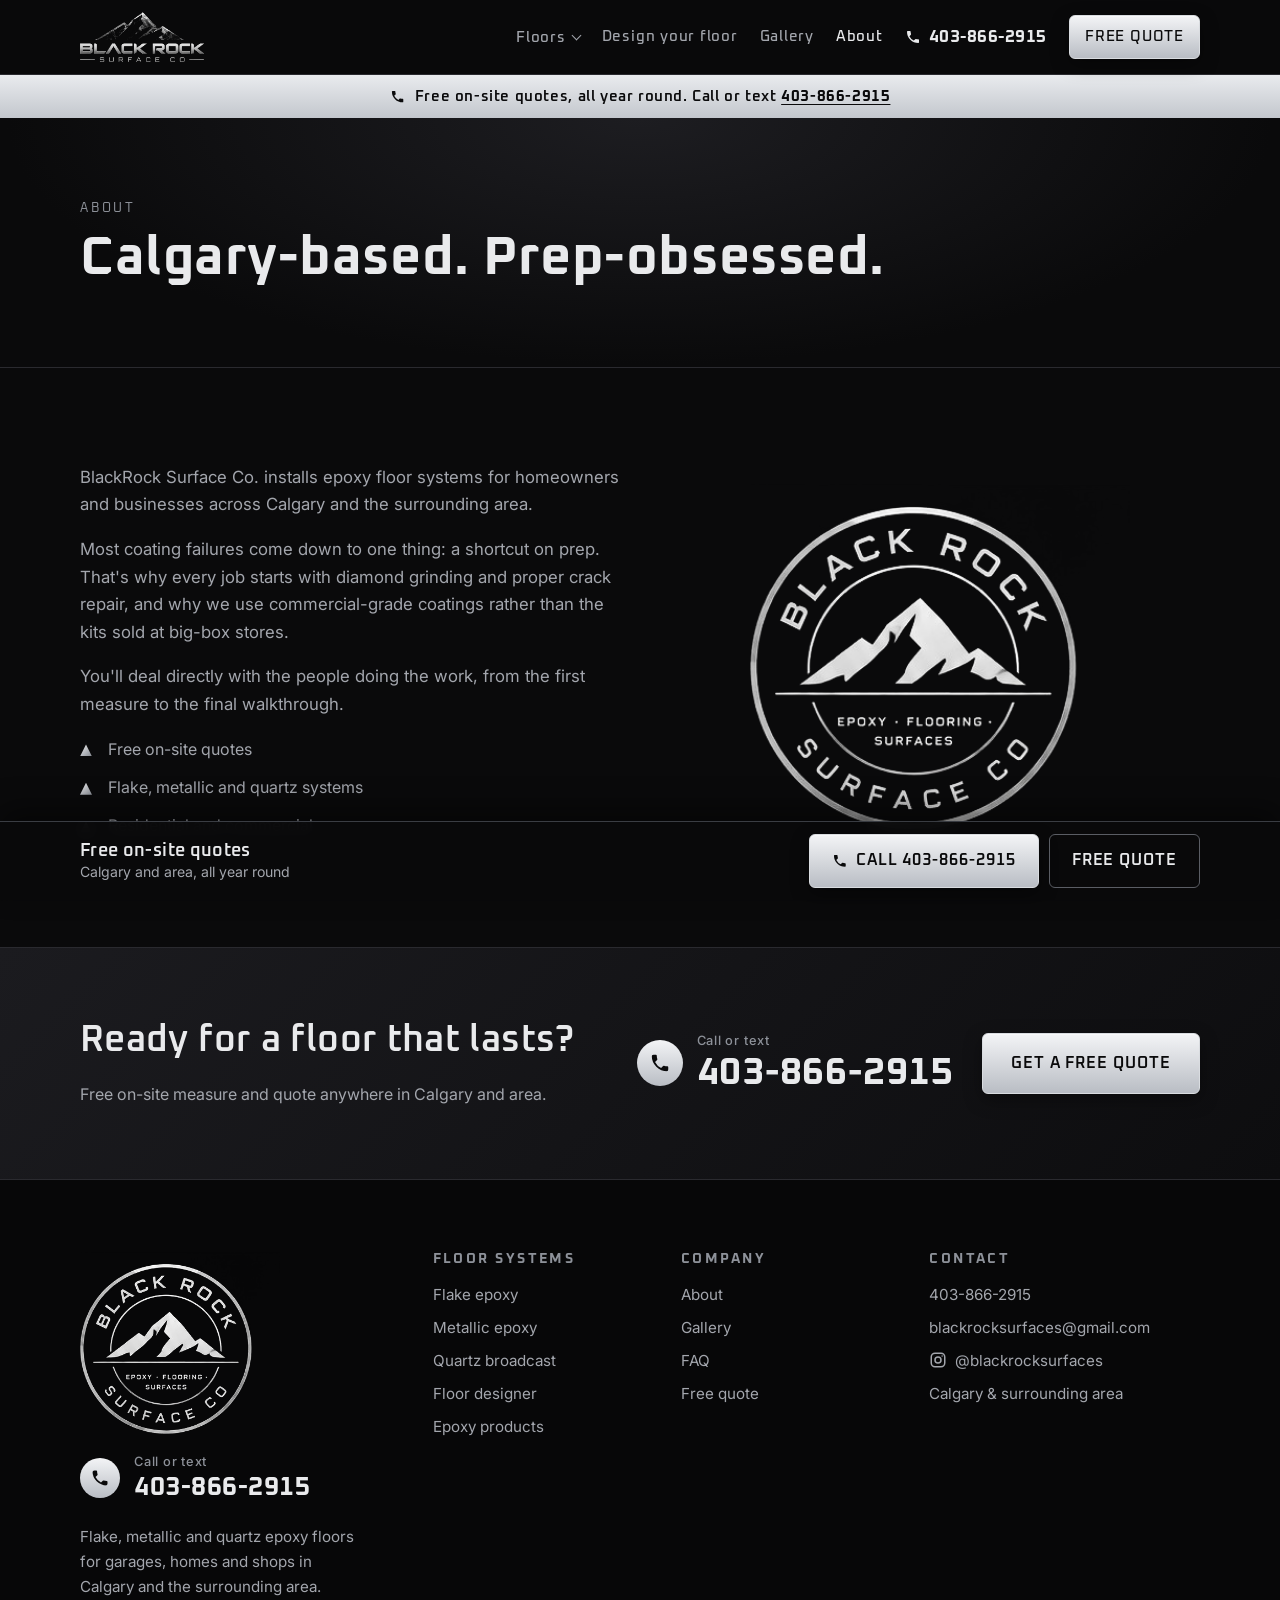
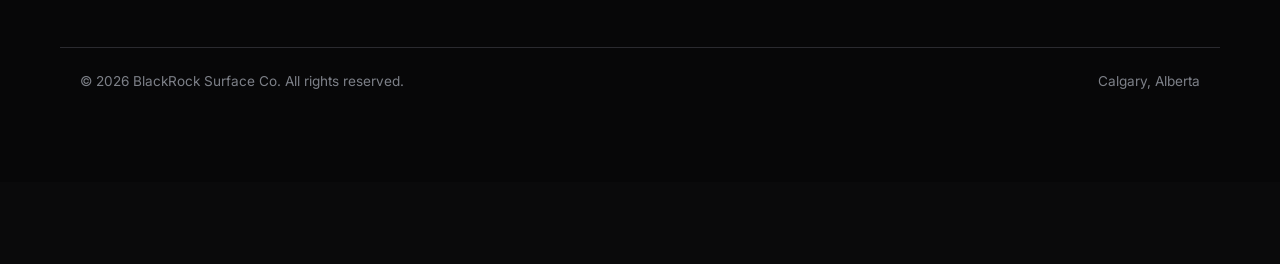
==== about.html @ 8805a2d1 "Put the phone number and free quote in front of visitors on every page Sticky call / free quote bar " ====
<!doctype html>
<html lang="en">
<head>
<meta charset="utf-8">
<meta name="viewport" content="width=device-width, initial-scale=1">
<title>About | BlackRock Surface Co.</title>
<meta name="description" content="Calgary-based epoxy flooring contractor focused on proper prep.">
<link rel="icon" type="image/png" href="img/favicon.png">
<link rel="apple-touch-icon" href="img/apple-touch-icon.png">
<meta property="og:title" content="About | BlackRock Surface Co.">
<meta property="og:description" content="Calgary-based epoxy flooring contractor focused on proper prep.">
<meta property="og:image" content="img/garage.jpg">
<link rel="preconnect" href="https://fonts.googleapis.com">
<link rel="preconnect" href="https://fonts.gstatic.com" crossorigin>
<link href="https://fonts.googleapis.com/css2?family=Oxanium:wght@500;600;700&family=Inter:wght@400;500;600&display=swap" rel="stylesheet">
<link rel="stylesheet" href="styles.css?v=941a2efc">
</head>
<body>
<header class="site-header">
  <div class="wrap header-row">
    <a class="brand" href="index.html" aria-label="BlackRock Surface Co. home"><img src="img/logo-header.png" alt="Black Rock Surface Co"></a>
    <a class="header-call" href="tel:+14038662915"><svg class="ico-phone" viewBox="0 0 24 24" aria-hidden="true" fill="currentColor"><path d="M6.6 10.8a15.1 15.1 0 0 0 6.6 6.6l2.2-2.2a1 1 0 0 1 1-.25c1.1.37 2.3.57 3.6.57a1 1 0 0 1 1 1V20a1 1 0 0 1-1 1A17 17 0 0 1 3 4a1 1 0 0 1 1-1h3.5a1 1 0 0 1 1 1c0 1.25.2 2.45.57 3.6a1 1 0 0 1-.25 1z"/></svg>403-866-2915</a>
    <button class="nav-toggle" aria-expanded="false" aria-controls="nav">Menu</button>
    <nav id="nav" class="nav"><div class="nav-group"><button class="nav-drop" type="button" aria-expanded="false" aria-controls="floors-menu">Floors</button><div class="nav-menu" id="floors-menu"><a href="flake.html">Flake epoxy</a><a href="metallic.html">Metallic epoxy</a><a href="quartz.html">Quartz broadcast</a></div></div><a href="designer.html">Design your floor</a><a href="gallery.html">Gallery</a><a href="about.html" aria-current="page">About</a><a class="nav-phone" href="tel:+14038662915"><svg class="ico-phone" viewBox="0 0 24 24" aria-hidden="true" fill="currentColor"><path d="M6.6 10.8a15.1 15.1 0 0 0 6.6 6.6l2.2-2.2a1 1 0 0 1 1-.25c1.1.37 2.3.57 3.6.57a1 1 0 0 1 1 1V20a1 1 0 0 1-1 1A17 17 0 0 1 3 4a1 1 0 0 1 1-1h3.5a1 1 0 0 1 1 1c0 1.25.2 2.45.57 3.6a1 1 0 0 1-.25 1z"/></svg>403-866-2915</a><a class="btn btn-sm" href="contact.html">Free Quote</a></nav>
  </div>
</header>
<div class="announce"><div class="wrap"><svg class="ico-phone" viewBox="0 0 24 24" aria-hidden="true" fill="currentColor"><path d="M6.6 10.8a15.1 15.1 0 0 0 6.6 6.6l2.2-2.2a1 1 0 0 1 1-.25c1.1.37 2.3.57 3.6.57a1 1 0 0 1 1 1V20a1 1 0 0 1-1 1A17 17 0 0 1 3 4a1 1 0 0 1 1-1h3.5a1 1 0 0 1 1 1c0 1.25.2 2.45.57 3.6a1 1 0 0 1-.25 1z"/></svg><span>Free on-site quotes, all year round. Call or text <a href="tel:+14038662915">403-866-2915</a></span></div></div>
<main>

<section class="page-hero short">
  <div class="wrap"><p class="eyebrow">About</p><h1>Calgary-based. Prep-obsessed.</h1></div>
</section>
<section class="section">
  <div class="wrap split">
    <div class="prose">
      <p>BlackRock Surface Co. installs epoxy floor systems for homeowners and businesses across Calgary and the surrounding area.</p>
      <p>Most coating failures come down to one thing: a shortcut on prep. That's why every job starts with diamond grinding and proper crack repair, and why we use commercial-grade coatings rather than the kits sold at big-box stores.</p>
      <p>You'll deal directly with the people doing the work, from the first measure to the final walkthrough.</p>
      <ul class="checks">
        <li>Free on-site quotes</li>
        <li>Flake, metallic and quartz systems</li>
        <li>Residential and commercial</li>
      </ul>
    </div>
    <img class="badge-big" src="img/logo-badge.png" alt="Black Rock Surface Co badge">
  </div>
</section>

<section class="cta-band">
  <div class="wrap cta-inner">
    <div>
      <h2>Ready for a floor that lasts?</h2>
      <p>Free on-site measure and quote anywhere in Calgary and area.</p>
    </div>
    <div class="cta-call">
      <a class="big-phone" href="tel:+14038662915"><svg class="ico-phone" viewBox="0 0 24 24" aria-hidden="true" fill="currentColor"><path d="M6.6 10.8a15.1 15.1 0 0 0 6.6 6.6l2.2-2.2a1 1 0 0 1 1-.25c1.1.37 2.3.57 3.6.57a1 1 0 0 1 1 1V20a1 1 0 0 1-1 1A17 17 0 0 1 3 4a1 1 0 0 1 1-1h3.5a1 1 0 0 1 1 1c0 1.25.2 2.45.57 3.6a1 1 0 0 1-.25 1z"/></svg><span><small>Call or text</small>403-866-2915</span></a>
      <a class="btn btn-lg" href="contact.html">Get a free quote</a>
    </div>
  </div>
</section>

</main>
<footer class="site-footer">
  <div class="wrap footer-grid">
    <div class="footer-brand"><img class="footer-badge" src="img/logo-badge.png" alt="Black Rock Surface Co badge"><a class="big-phone footer-phone" href="tel:+14038662915"><svg class="ico-phone" viewBox="0 0 24 24" aria-hidden="true" fill="currentColor"><path d="M6.6 10.8a15.1 15.1 0 0 0 6.6 6.6l2.2-2.2a1 1 0 0 1 1-.25c1.1.37 2.3.57 3.6.57a1 1 0 0 1 1 1V20a1 1 0 0 1-1 1A17 17 0 0 1 3 4a1 1 0 0 1 1-1h3.5a1 1 0 0 1 1 1c0 1.25.2 2.45.57 3.6a1 1 0 0 1-.25 1z"/></svg><span><small>Call or text</small>403-866-2915</span></a><p>Flake, metallic and quartz epoxy floors for garages, homes and shops in Calgary and the surrounding area.</p></div>
    <div>
      <h4>Floor systems</h4>
      <a href="flake.html">Flake epoxy</a><a href="metallic.html">Metallic epoxy</a><a href="quartz.html">Quartz broadcast</a><a href="designer.html">Floor designer</a><a href="products.html">Epoxy products</a>
    </div>
    <div>
      <h4>Company</h4>
      <a href="about.html">About</a><a href="gallery.html">Gallery</a><a href="faq.html">FAQ</a><a href="contact.html">Free quote</a>
    </div>
    <div>
      <h4>Contact</h4>
      <a href="tel:+14038662915">403-866-2915</a><a href="mailto:blackrocksurfaces@gmail.com">blackrocksurfaces@gmail.com</a><a class="ig-link" href="https://www.instagram.com/blackrocksurfaces/" target="_blank" rel="noopener"><svg class="ig" viewBox="0 0 24 24" width="18" height="18" aria-hidden="true" fill="none" stroke="currentColor" stroke-width="2"><rect x="3" y="3" width="18" height="18" rx="5"/><circle cx="12" cy="12" r="4"/><circle cx="17.5" cy="6.5" r="1" fill="currentColor" stroke="none"/></svg>@blackrocksurfaces</a><span>Calgary &amp; surrounding area</span>
    </div>
  </div>
  <div class="wrap legal"><div>&copy; <span id="yr"></span> BlackRock Surface Co. All rights reserved.</div><div>Calgary, Alberta</div></div>
</footer>
<div class="action-bar" role="region" aria-label="Call or get a free quote">
  <div class="wrap">
    <p>Free on-site quotes<span>Calgary and area, all year round</span></p>
    <div class="acts"><a class="btn btn-call" href="tel:+14038662915"><svg class="ico-phone" viewBox="0 0 24 24" aria-hidden="true" fill="currentColor"><path d="M6.6 10.8a15.1 15.1 0 0 0 6.6 6.6l2.2-2.2a1 1 0 0 1 1-.25c1.1.37 2.3.57 3.6.57a1 1 0 0 1 1 1V20a1 1 0 0 1-1 1A17 17 0 0 1 3 4a1 1 0 0 1 1-1h3.5a1 1 0 0 1 1 1c0 1.25.2 2.45.57 3.6a1 1 0 0 1-.25 1z"/></svg><span class="lbl-long">Call 403-866-2915</span><span class="lbl-short">Call now</span></a><a class="btn btn-ghost btn-quote" href="contact.html">Free quote</a></div>
  </div>
</div>
<script src="site.js?v=ac1b5864"></script>
</body>
</html>
---- styles.css ----
:root{
  --bg:#0a0a0b; --bg2:#121214; --bg3:#18181b; --line:#2a2a2f;
  --text:#e9eaec; --muted:#a3a6ad; --steel:#cfd2d7; --steel2:#8d9199;
  --radius:10px; --wrap:1160px;
  --head:"Oxanium",system-ui,sans-serif; --body:"Inter",system-ui,sans-serif;
}
*{box-sizing:border-box}
html{scroll-behavior:smooth;scroll-padding-top:86px}
body{margin:0;background:var(--bg);color:var(--text);font:16px/1.65 var(--body);-webkit-font-smoothing:antialiased}
img{max-width:100%;display:block}
a{color:var(--steel)}
h1,h2,h3,h4{font-family:var(--head);line-height:1.15;margin:0 0 .5em;letter-spacing:.01em}
h1{font-size:clamp(2rem,4.6vw,3.4rem);font-weight:700}
h2{font-size:clamp(1.6rem,3vw,2.3rem);font-weight:600}
h3{font-size:1.25rem;font-weight:600}
p{margin:0 0 1em;text-wrap:pretty}
h1,h2,h3{text-wrap:balance}
::selection{background:#cfd2d7;color:#0a0a0b}
a:focus-visible,button:focus-visible,summary:focus-visible{outline:2px solid var(--steel);outline-offset:3px;border-radius:4px}
.wrap{max-width:var(--wrap);margin:0 auto;padding:0 20px}
.eyebrow{font-family:var(--head);text-transform:uppercase;letter-spacing:.22em;font-size:.8rem;color:var(--steel2);margin-bottom:.6em}
.lead{font-size:1.15rem;color:var(--muted);max-width:640px}
.mt{margin-top:1.4em}

/* buttons */
.btn{display:inline-block;white-space:nowrap;box-shadow:0 1px 0 rgba(255,255,255,.35) inset,0 6px 18px rgba(0,0,0,.35);font-family:var(--head);font-weight:600;letter-spacing:.06em;text-transform:uppercase;font-size:.92rem;
  padding:.85em 1.5em;border-radius:6px;text-decoration:none;color:#0a0a0b;
  background:linear-gradient(180deg,#f3f4f6,#b9bdc4);border:1px solid #d9dce0;transition:transform .15s,filter .15s}
.btn:hover{filter:brightness(1.08);transform:translateY(-1px)}
.btn-ghost{background:rgba(10,10,11,.35);color:var(--text);border:1px solid #5a5d64;box-shadow:none}
.btn-ghost:hover{border-color:var(--steel)}
.btn-sm{padding:.55em 1em;font-size:.8rem}

/* header */
.site-header{position:sticky;top:0;z-index:50;background:rgba(10,10,11,.92);backdrop-filter:blur(8px);border-bottom:1px solid var(--line)}
.header-row{display:flex;align-items:center;justify-content:space-between;height:74px}
.brand img{height:50px;width:auto}
.nav{display:flex;align-items:center;gap:22px}
.nav a{color:var(--muted);text-decoration:none;font-family:var(--head);font-weight:500;letter-spacing:.05em;font-size:.95rem}
.nav a:hover,.nav a[aria-current=page]{color:var(--text)}
.nav a.btn{color:#0a0a0b}
/* grouped "Floors" menu */
.nav-group{position:relative;display:flex;align-items:center;height:74px}
.nav-drop{display:flex;align-items:center;gap:7px;background:none;border:0;padding:0;cursor:pointer;color:var(--muted);font-family:var(--head);font-weight:500;letter-spacing:.05em;font-size:.95rem}
.nav-drop::after{content:"";width:6px;height:6px;border-right:1.5px solid currentColor;border-bottom:1.5px solid currentColor;transform:translateY(-2px) rotate(45deg)}
.nav-drop.current,.nav-group:hover .nav-drop,.nav-group:focus-within .nav-drop{color:var(--text)}
.nav-drop:focus-visible{outline:2px solid #9a9ea6;outline-offset:6px;border-radius:4px}
.nav-menu{display:none;position:absolute;top:100%;left:-18px;min-width:220px;padding:8px 0;background:#0f0f11;border:1px solid var(--line);border-top:0;border-radius:0 0 8px 8px;box-shadow:0 18px 40px rgba(0,0,0,.55)}
.nav-group:hover .nav-menu,.nav-group:focus-within .nav-menu{display:block}
.nav-menu a{display:block;padding:10px 18px;white-space:nowrap}
.nav a.nav-phone{color:var(--text);font-weight:600;white-space:nowrap}
.nav-toggle{display:none;background:none;border:1px solid #4a4d54;color:var(--text);font-family:var(--head);padding:.45em .9em;border-radius:6px;font-size:.9rem}

/* hero */
.hero{position:relative;min-height:calc(100vh - 74px);display:flex;align-items:center;
  background:linear-gradient(90deg,rgba(10,10,11,.94) 0%,rgba(10,10,11,.78) 45%,rgba(10,10,11,.35) 100%),var(--img,none) center/cover no-repeat,var(--bg);padding:70px 0}
.hero-inner{max-width:var(--wrap);width:100%}
.hero-logo{width:min(420px,80%);margin-bottom:28px}
.hero h1{max-width:720px}
.hero-actions{display:flex;gap:12px;flex-wrap:wrap;margin-top:26px}
.hero .lead{font-size:1.2rem;color:#c3c6cc}
.page-hero{padding:110px 0 80px;background:linear-gradient(180deg,rgba(10,10,11,.7),rgba(10,10,11,.95)),var(--img,none) center/cover no-repeat,var(--bg);border-bottom:1px solid var(--line)}
.page-hero.short{padding:80px 0 50px;background:radial-gradient(ellipse at top,#1d1d21,var(--bg) 70%)}
.page-hero .lead a{color:var(--text)}

/* sections */
.section{padding:96px 0}
.section.alt{background:var(--bg2);border-top:1px solid var(--line);border-bottom:1px solid var(--line)}
.cards{display:grid;grid-template-columns:repeat(3,1fr);gap:22px;margin-top:34px}
.card{background:var(--bg3);border:1px solid var(--line);border-radius:var(--radius);overflow:hidden;text-decoration:none;color:inherit;transition:border-color .2s,transform .2s;display:flex;flex-direction:column;box-shadow:0 14px 34px rgba(0,0,0,.28)}
.card:hover{border-color:#55585f;transform:translateY(-3px)}
.card img{aspect-ratio:16/10;object-fit:cover;width:100%}
.card-body{padding:24px 24px 26px;display:flex;flex-direction:column;flex:1}
.card-body .more{margin-top:auto;padding-top:6px}
.card p{color:var(--muted);font-size:.97rem}
.more{font-family:var(--head);text-transform:uppercase;letter-spacing:.12em;font-size:.8rem;color:var(--steel)}
.more::after{content:" \2192"}
.split{display:grid;grid-template-columns:1.05fr 1fr;gap:56px;align-items:center}
.rounded{border-radius:var(--radius);border:1px solid var(--line);width:100%;aspect-ratio:16/10;object-fit:cover;box-shadow:0 18px 44px rgba(0,0,0,.4)}
.checks{list-style:none;padding:0;margin:0}
.checks li{position:relative;padding-left:28px;margin-bottom:12px;color:var(--muted)}
.checks li strong{color:var(--text)}
.checks li::before{content:"";position:absolute;left:0;top:.55em;width:12px;height:12px;background:linear-gradient(135deg,#f0f1f3,#878b93);clip-path:polygon(50% 0,100% 100%,0 100%)}
.note{color:var(--muted);font-size:.95rem;margin-top:16px}
.steps{list-style:none;padding:0;margin:34px 0 0;display:grid;grid-template-columns:repeat(4,1fr);gap:22px}
.steps li{border-top:2px solid #3a3d43;padding-top:18px}
.steps span{font-family:var(--head);font-size:2rem;font-weight:700;background:linear-gradient(180deg,#f3f4f6,#7d8189);-webkit-background-clip:text;background-clip:text;color:transparent}
.steps p{color:var(--muted);font-size:.95rem}

/* CTA */
.cta-band{background:linear-gradient(135deg,#1b1b1f,#0d0d0f);border-top:1px solid var(--line);padding:64px 0}
.cta-inner{display:flex;align-items:center;justify-content:space-between;gap:30px;flex-wrap:wrap}
.cta-inner p{color:var(--muted);margin:0}
.cta-actions{display:flex;gap:12px;flex-wrap:wrap}

/* gallery */
.gallery{display:grid;grid-template-columns:repeat(2,1fr);gap:22px}
.gallery figure{box-shadow:0 14px 34px rgba(0,0,0,.28);margin:0;background:var(--bg3);border:1px solid var(--line);border-radius:var(--radius);overflow:hidden}
.gallery img{aspect-ratio:16/10;object-fit:cover;width:100%}
.gallery figcaption{padding:12px 16px;font-family:var(--head);color:var(--muted);letter-spacing:.05em}

/* about / faq */
.prose p{color:var(--muted);font-size:1.05rem}
.badge-big{width:min(380px,100%);margin:0 auto}
.faq{max-width:820px}
.faq details{border-bottom:1px solid var(--line);padding:18px 0}
.faq summary{cursor:pointer;font-family:var(--head);font-size:1.15rem;font-weight:600;list-style:none;display:flex;justify-content:space-between;gap:16px}
.faq summary::-webkit-details-marker{display:none}
.faq summary::after{content:"+";color:var(--steel2);font-size:1.4rem;line-height:1}
.faq details[open] summary::after{content:"\2212"}
.faq details p{color:var(--muted);margin:12px 0 0}

/* form */
.contact{align-items:start;grid-template-columns:1.4fr 1fr}
.form{display:grid;gap:16px}
.row2{display:grid;grid-template-columns:1fr 1fr;gap:16px}
.form label{display:grid;gap:6px;font-size:.9rem;color:var(--muted)}
.form input,.form select,.form textarea{background:var(--bg3);border:1px solid #33353b;color:var(--text);border-radius:6px;padding:12px 14px;font:inherit}
.form input:focus,.form select:focus,.form textarea:focus{outline:2px solid #9a9ea6;outline-offset:1px}
.form .invalid{border-color:#c25a5a}
.form button{justify-self:start;cursor:pointer}
.form-note{font-size:.88rem;color:var(--steel2);margin:0}
.contact-card{background:var(--bg3);border:1px solid var(--line);border-radius:var(--radius);padding:28px}
.contact-card .mono{width:110px;border-radius:8px;margin-bottom:16px}
.contact-card p{margin:.3em 0;color:var(--muted)}
.contact-card a{color:var(--text);text-decoration:none}

/* footer */
.site-footer{background:#070708;border-top:1px solid var(--line);padding:72px 0 90px}
.footer-grid{display:grid;grid-template-columns:1.5fr 1fr 1fr 1.3fr;gap:40px}
.footer-badge{width:200px}
.footer-brand p{color:var(--muted);font-size:.95rem;max-width:280px;margin:18px 0 0}
.site-footer h4{font-size:.85rem;text-transform:uppercase;letter-spacing:.18em;color:var(--steel2);margin-bottom:14px}
.site-footer a,.site-footer span{display:block;color:var(--muted);text-decoration:none;margin-bottom:8px;font-size:.95rem;word-break:break-word}
.site-footer a:hover{color:var(--text)}
.legal{margin-top:48px;padding-top:22px;border-top:1px solid var(--line);color:#7d8088;font-size:.85rem;display:flex;justify-content:space-between;gap:8px 24px;flex-wrap:wrap}
.call-fab{display:none}

@media (max-width:960px){
  .cards{grid-template-columns:1fr 1fr}
  .steps{grid-template-columns:1fr 1fr}
  .footer-grid{grid-template-columns:1fr 1fr}
}
@media (max-width:960px){
  .nav-toggle{display:block}
  .nav{position:absolute;top:74px;left:0;right:0;background:#0b0b0c;border-bottom:1px solid var(--line);flex-direction:column;align-items:stretch;gap:0;padding:8px 20px 18px;display:none}
  .nav.open{display:flex}
  .nav a{padding:12px 0;border-bottom:1px solid #1d1d21}
  .nav a.btn{margin-top:12px;text-align:center;border-bottom:none}
  .nav-group{display:block;height:auto;padding:14px 0 6px;border-bottom:1px solid #1d1d21}
  .nav-drop{pointer-events:none;text-transform:uppercase;font-size:.75rem;letter-spacing:.18em;color:var(--steel2)}
  .nav-drop::after{display:none}
  .nav-menu,.nav-group:hover .nav-menu{display:block;position:static;min-width:0;padding:4px 0 0;background:none;border:0;border-radius:0;box-shadow:none}
  .nav .nav-menu a{padding:10px 0 10px 14px;border-bottom:0}
  .nav a.nav-phone{color:var(--text)}
}
@media (max-width:860px){
  .split,.contact{grid-template-columns:1fr;gap:34px}
}
@media (max-width:640px){
  .wrap{padding:0 16px}
  .brand img{height:40px}
  .cards,.gallery,.steps,.row2{grid-template-columns:1fr}
  .section{padding:64px 0}
  .hero{min-height:auto;padding:56px 0 64px;background:linear-gradient(180deg,rgba(10,10,11,.88),rgba(10,10,11,.75)),var(--img,none) center/cover no-repeat,var(--bg)}
  .page-hero{padding:72px 0 56px}
  .footer-grid{grid-template-columns:1fr}
  .call-fab{display:block;position:fixed;left:16px;right:16px;bottom:14px;z-index:60;text-align:center;font-family:var(--head);font-weight:600;letter-spacing:.06em;text-transform:uppercase;
    padding:14px;border-radius:8px;color:#0a0a0b;text-decoration:none;background:linear-gradient(180deg,#f3f4f6,#b9bdc4);box-shadow:0 8px 24px rgba(0,0,0,.5)}
}
.legal span{display:inline;margin:0;font-size:inherit;color:inherit}
.legal div{flex:none}
.form-done{background:var(--bg3);border:1px solid var(--line);border-radius:var(--radius);padding:28px}
.form-done p{color:var(--muted);margin:0}
.form-done a,.form-note a{color:var(--text)}
.form button:disabled{opacity:.6;cursor:wait}
.ig-link{display:inline-flex !important;align-items:center;gap:8px}
.ig{flex:none}
/* reviews carousel */
#reviews{text-align:center}
.reviews-head{display:flex;flex-direction:column;align-items:center;gap:10px}
.reviews-head .eyebrow{margin:0}
.rating{text-decoration:none;color:var(--muted);font-family:var(--head);font-weight:500;letter-spacing:.04em;font-size:.95rem}
.rating:hover{color:var(--text)}
.stars{color:#f5c542;letter-spacing:.18em}
.carousel{position:relative;max-width:880px;margin:36px auto 0;display:flex;align-items:center;gap:18px}
.track{flex:1;display:flex;overflow-x:auto;scroll-snap-type:x mandatory;scroll-behavior:smooth;scrollbar-width:none;outline:none}
.track::-webkit-scrollbar{display:none}
.track:focus-visible{outline:2px solid #9a9ea6;outline-offset:6px;border-radius:6px}
.slide{flex:0 0 100%;scroll-snap-align:center;margin:0;padding:8px 24px;box-sizing:border-box;display:flex;flex-direction:column;align-items:center;gap:22px}
.slide .stars{font-size:1.05rem}
.slide blockquote{margin:0;font-family:var(--head);font-weight:500;font-size:clamp(1.2rem,2.3vw,1.6rem);line-height:1.45;color:var(--text);max-width:720px;text-wrap:balance}
.slide figcaption{font-family:var(--head);font-weight:600;letter-spacing:.08em;text-transform:uppercase;font-size:.9rem;color:var(--text);display:flex;flex-direction:column;gap:4px}
.slide figcaption span{text-transform:none;letter-spacing:.02em;font-weight:400;font-family:var(--body);color:var(--steel2);font-size:.85rem}
.car-btn{flex:none;width:48px;height:48px;border-radius:50%;border:1px solid #3a3d43;background:transparent;color:var(--text);display:grid;place-items:center;cursor:pointer;transition:border-color .2s,background .2s}
.car-btn:hover{border-color:var(--steel);background:#1c1c20}
.dots{display:flex;justify-content:center;gap:10px;margin-top:30px}
.dot{width:8px;height:8px;padding:0;border-radius:50%;border:0;background:#45484f;cursor:pointer;transition:width .25s,background .25s}
.dot[aria-current="true"]{width:26px;border-radius:4px;background:var(--steel)}
@media (max-width:640px){
  .car-btn{display:none}
  .slide{padding:4px 2px}
  .dot{width:10px;height:10px}
  .dot[aria-current="true"]{width:28px}
}
/* year-round banner */
.announce{background:linear-gradient(180deg,#e9ebee,#c3c7cd);color:#0b0b0c;font-family:var(--head);font-weight:600;letter-spacing:.04em;font-size:.95rem}
.announce .wrap{display:flex;align-items:center;justify-content:center;gap:10px;padding-top:9px;padding-bottom:9px;text-align:center}
.announce svg{flex:none}
@media (max-width:640px){.announce{font-size:.78rem;letter-spacing:.01em}.announce .wrap{gap:7px}}
/* epoxy products guide */
.tier-key{display:flex;flex-wrap:wrap;gap:12px 28px;margin-top:22px;color:var(--muted);font-size:.95rem}
.tier-key>div{display:flex;align-items:center;gap:10px}
.tier{display:inline-grid;justify-items:end;gap:4px;text-align:right}
.tier>span{font-family:var(--head);font-weight:600;font-size:.72rem;letter-spacing:.16em;text-transform:uppercase;padding:.45em .85em;border-radius:4px;border:1px solid #5a5d64;color:var(--text);white-space:nowrap}
.tier small{font-size:.78rem;color:var(--steel2)}
.tier-premium>span{background:linear-gradient(180deg,#f3f4f6,#b9bdc4);border-color:#d9dce0;color:#0a0a0b}
.tier-premier>span{background:#000;color:var(--text);border-color:var(--steel);box-shadow:inset 0 0 0 2px #000,inset 0 0 0 3px var(--steel2)}
.guide h2{margin-bottom:22px}
.table-scroll{overflow-x:auto;border:1px solid var(--line);border-radius:var(--radius);background:var(--bg3)}
.guide table{border-collapse:collapse;width:100%;min-width:560px}
.guide th,.guide td{text-align:left;padding:13px 18px;border-bottom:1px solid var(--line);vertical-align:top}
.guide th{font-family:var(--head);font-weight:500;font-size:.75rem;letter-spacing:.16em;text-transform:uppercase;color:var(--steel2);background:var(--bg2)}
.guide tr:last-child td{border-bottom:0}
.guide td:first-child{color:var(--muted);width:46%}
.guide td a{color:var(--text);font-weight:600;text-decoration:none;border-bottom:1px solid #5a5d64}
.guide td a:hover{border-color:var(--steel)}
.filters{display:flex;flex-wrap:wrap;align-items:center;gap:8px;margin-bottom:12px}
.filters .label{font-family:var(--head);text-transform:uppercase;letter-spacing:.18em;font-size:.72rem;color:var(--steel2);width:46px}
.filters button{font-family:var(--head);font-weight:500;letter-spacing:.04em;font-size:.88rem;color:var(--muted);background:transparent;border:1px solid #3a3d43;border-radius:999px;padding:.5em 1em;cursor:pointer;transition:border-color .2s,color .2s}
.filters button:hover{border-color:var(--steel);color:var(--text)}
.filters button[aria-pressed="true"]{background:linear-gradient(180deg,#f3f4f6,#b9bdc4);border-color:#d9dce0;color:#0a0a0b}
.filters .count{margin-left:auto;font-size:.85rem;color:var(--steel2)}
.sheets{display:grid;grid-template-columns:repeat(2,minmax(0,1fr));gap:22px;margin-top:26px}
.sheet{background:var(--bg3);border:1px solid var(--line);border-radius:var(--radius);overflow:hidden;display:grid;align-content:start;gap:16px;padding:0 24px 24px;min-width:0}
.sheet[hidden]{display:none}
.shot{margin:0 -24px;aspect-ratio:16/10;background:#fff;position:relative}
.shot img{position:absolute;inset:0;width:100%;height:100%;object-fit:contain;padding:18px}
.shot.small img{inset:auto;left:50%;top:50%;width:min(240px,70%);height:auto;padding:0;transform:translate(-50%,-50%)}
.sheet-head{display:flex;justify-content:space-between;align-items:flex-start;gap:14px;flex-wrap:wrap}
.sheet .brand{font-family:var(--head);text-transform:uppercase;letter-spacing:.18em;font-size:.72rem;color:var(--steel2)}
.sheet h3{font-size:1.35rem;margin:.3em 0 0}
.sheet .summary{color:var(--muted);margin:0}
.specs{display:flex;flex-wrap:wrap;gap:6px}
.specs span{font-size:.8rem;color:var(--steel);border:1px solid #33353b;border-radius:4px;padding:.3em .6em}
.pc{display:grid;grid-template-columns:1fr 1fr;gap:18px}
.pc h4{font-size:.75rem;text-transform:uppercase;letter-spacing:.18em;color:var(--text);margin:0 0 10px}
.pc ul{list-style:none;margin:0;padding:0;display:grid;gap:7px;font-size:.93rem;color:var(--muted)}
.pc li{position:relative;padding-left:18px}
.pros li::before{content:"+";position:absolute;left:0;color:var(--text);font-weight:600}
.cons li::before{content:"\2212";position:absolute;left:0;color:var(--steel2);font-weight:600}
.best{border:1px solid #3a3d43;border-radius:6px;padding:12px 14px;font-size:.93rem;color:var(--muted)}
.best b{display:block;font-family:var(--head);font-size:.72rem;letter-spacing:.18em;text-transform:uppercase;color:var(--text);margin-bottom:4px;font-weight:600}
@media (max-width:860px){.sheets{grid-template-columns:1fr}}
@media (max-width:520px){.pc{grid-template-columns:1fr}.filters .label{width:100%}}

/* facts band under the home hero */
.facts{background:var(--bg2);border-bottom:1px solid var(--line)}
.facts ul{list-style:none;margin:0;padding:0;display:grid;grid-template-columns:repeat(4,1fr)}
.facts li{padding:24px 26px;border-left:1px solid var(--line)}
.facts li:first-child{border-left:0;padding-left:0}
.facts strong{display:block;font-family:var(--head);font-weight:600;font-size:1.05rem;letter-spacing:.02em;color:var(--text)}
.facts span{display:block;color:var(--muted);font-size:.9rem;margin-top:2px}
.facts .stars{display:inline;font-size:.9rem;margin:0 8px 0 0;color:#f5c542}
@media (max-width:860px){
  .facts ul{grid-template-columns:1fr 1fr}
  .facts li{padding:18px 16px;border-left:0;border-top:1px solid var(--line)}
  .facts li:nth-child(-n+2){border-top:0}
  .facts li:nth-child(odd){padding-left:0}
  .facts li:nth-child(even){border-left:1px solid var(--line)}
}

/* one-page home: everything in a single scroll */
.floor-rows{margin-top:10px}
.floor-row{display:grid;grid-template-columns:1.05fr 1fr;gap:56px;align-items:center;padding:52px 0;border-top:1px solid var(--line)}
.floor-row:first-child{border-top:0;padding-top:34px}
.floor-row:last-child{padding-bottom:0}
.floor-row.flip .floor-media{order:2}
.floor-row h3{font-size:clamp(1.5rem,2.4vw,1.9rem)}
.floor-lead{color:var(--muted);font-size:1.05rem;max-width:56ch}
.checks.cols{display:grid;grid-template-columns:1fr 1fr;gap:0 18px;margin-top:6px}
.link-row{display:flex;gap:12px;flex-wrap:wrap;margin-top:24px}
.gallery.three{grid-template-columns:repeat(3,1fr)}
.faq-split{display:grid;grid-template-columns:1fr 1.7fr;gap:56px;align-items:start}
.faq-split .faq{max-width:none}
.faq-split .faq details:first-child{padding-top:0}
#about .badge-big{width:min(300px,100%)}
.site-header .scroll-progress{position:absolute;left:0;right:0;bottom:-1px;height:2px;transform-origin:0 50%;transform:scaleX(0);background:linear-gradient(90deg,#7d8189,#f3f4f6);pointer-events:none}
html.reveal-on [data-reveal]{opacity:0;transform:translateY(20px);transition:opacity .7s ease,transform .7s ease}
html.reveal-on [data-reveal].in{opacity:1;transform:none}
@media (prefers-reduced-motion:reduce){html.reveal-on [data-reveal]{opacity:1;transform:none;transition:none}}
@media (max-width:960px){.gallery.three{grid-template-columns:1fr 1fr}}
@media (max-width:860px){
  .floor-row{grid-template-columns:1fr;gap:26px;padding:40px 0}
  .floor-row.flip .floor-media{order:0}
  .faq-split{grid-template-columns:1fr;gap:20px}
}
@media (max-width:640px){.gallery.three{grid-template-columns:1fr}.checks.cols{grid-template-columns:1fr}}

/* ---------- calls and quotes everywhere ---------- */
.ico-phone{width:1em;height:1em;flex:none}
.btn{display:inline-flex;align-items:center;justify-content:center;gap:8px}
.btn-lg{font-size:1.02rem;padding:1em 1.7em}
.btn-dark{background:#0a0a0b;color:#f3f4f6;border-color:#0a0a0b;box-shadow:0 8px 20px rgba(0,0,0,.25)}
.btn-dark:hover{filter:none;background:#1c1c20}
.nav a.nav-phone{display:inline-flex;align-items:center;gap:8px;font-size:1.08rem;font-weight:700;letter-spacing:.03em}
.nav a.nav-phone .ico-phone{width:16px;height:16px}
/* the big tap-to-call number */
.big-phone{display:inline-flex;align-items:center;gap:14px;text-decoration:none;color:var(--text);line-height:1}
.big-phone .ico-phone{width:46px;height:46px;padding:12px;border-radius:50%;background:linear-gradient(180deg,#f3f4f6,#b9bdc4);color:#0a0a0b}
.big-phone span{display:flex;flex-direction:column;gap:6px;font-family:var(--head);font-weight:700;font-size:clamp(1.7rem,3.4vw,2.4rem);letter-spacing:.02em}
.big-phone small{font-family:var(--body);font-weight:500;font-size:.8rem;letter-spacing:.06em;color:var(--steel2)}
.big-phone:hover span{color:#fff}
.big-phone.on-light{color:#0a0a0b}
.big-phone.on-light .ico-phone{background:#0a0a0b;color:#f3f4f6}
.big-phone.on-light small{color:#45484f}
.hero-actions{align-items:center;gap:20px 28px}
.page-hero .big-phone,#get-quote .big-phone{margin:6px 0 18px}
/* announcement bar */
.announce a{color:#0a0a0b;font-weight:700;text-decoration:underline;text-underline-offset:3px;white-space:nowrap}
/* closing banner */
.cta-band{padding:72px 0}
.cta-call{display:flex;align-items:center;gap:20px 28px;flex-wrap:wrap}
/* silver quote strips between home sections */
.quote-strip{background:linear-gradient(180deg,#eceef1,#c3c7cd);color:#0a0a0b;padding:40px 0}
.quote-strip .wrap{display:flex;align-items:center;justify-content:space-between;gap:22px 40px;flex-wrap:wrap}
.quote-strip h2{margin:0 0 6px;font-size:clamp(1.4rem,2.6vw,1.9rem)}
.quote-strip p{margin:0;color:#3a3d43}
.strip-acts{display:flex;align-items:center;gap:20px 28px;flex-wrap:wrap}
/* footer number */
.site-footer a.big-phone.footer-phone{display:inline-flex;margin:22px 0 0;color:var(--text)}
.site-footer a.big-phone.footer-phone span{font-size:1.6rem}
.site-footer a.big-phone.footer-phone .ico-phone{width:40px;height:40px;padding:10px}
/* sticky call / quote bar on every page */
body{padding-bottom:82px}
.action-bar{position:fixed;left:0;right:0;bottom:0;z-index:70;background:rgba(10,10,11,.96);backdrop-filter:blur(8px);border-top:1px solid #3a3d43;box-shadow:0 -12px 30px rgba(0,0,0,.45)}
.action-bar .wrap{display:flex;align-items:center;justify-content:space-between;gap:16px;padding-top:12px;padding-bottom:12px}
.action-bar p{margin:0;font-family:var(--head);font-weight:600;font-size:1.1rem;letter-spacing:.02em;color:var(--text);line-height:1.3}
.action-bar p span{display:block;font-family:var(--body);font-weight:400;font-size:.88rem;letter-spacing:0;color:var(--muted)}
.action-bar .acts{display:flex;gap:10px}
.action-bar .btn{padding:.85em 1.4em;font-size:.98rem}
.btn-call .lbl-short{display:none}
@media (max-width:640px){
  body{padding-bottom:74px}
  .action-bar .wrap{padding-top:10px;padding-bottom:10px}
  .action-bar p{display:none}
  .action-bar .acts{flex:1}
  .action-bar .btn{flex:1;padding:.95em .6em;font-size:.95rem}
  .btn-call .lbl-long{display:none}
  .btn-call .lbl-short{display:inline}
  .hero-actions{gap:18px}
  .big-phone .ico-phone{width:40px;height:40px;padding:10px}
}

/* hero: keep the quote button and number above the fold */
.hero{min-height:0;padding:48px 0 60px}
.hero-logo{width:min(280px,64%);margin-bottom:22px}
.hero h1{max-width:900px}
.hero-actions{margin-top:22px}
/* footer number colours */
.site-footer a.footer-phone span{display:flex;margin:0;color:var(--text);font-size:1.6rem}
.site-footer a.footer-phone small{color:var(--steel2)}
/* number in the header bar on phones and tablets */
.header-call{display:none}
@media (max-width:960px){
  .header-row{gap:12px}
  .header-call{display:inline-flex;align-items:center;gap:7px;margin-left:auto;color:var(--text);text-decoration:none;font-family:var(--head);font-weight:700;font-size:1.02rem;letter-spacing:.02em;white-space:nowrap}
  .header-call .ico-phone{width:15px;height:15px}
}
@media (max-width:640px){
  .hero{padding:40px 0 52px}
  .hero-logo{width:min(230px,62%)}
}
@media (max-width:360px){.header-call{font-size:.9rem}}

.page-hero .btn{margin:8px 8px 0 0}
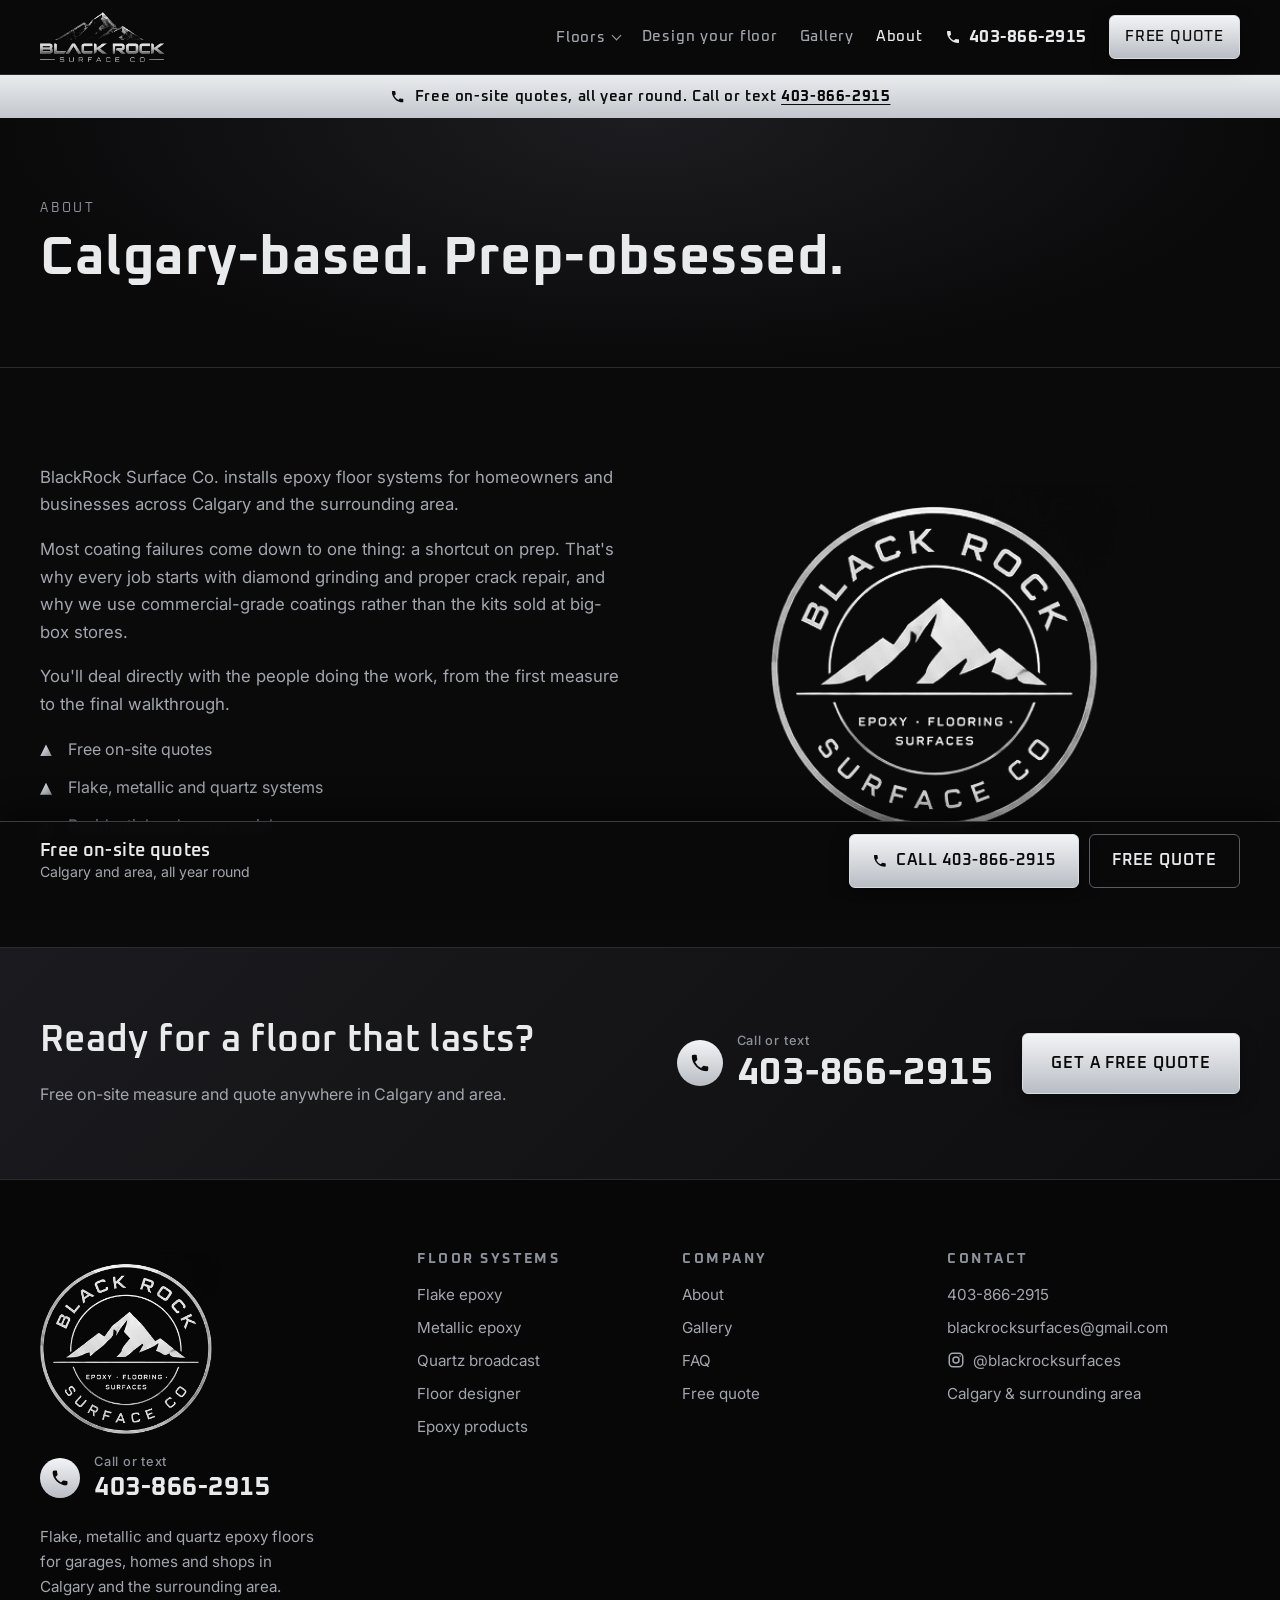
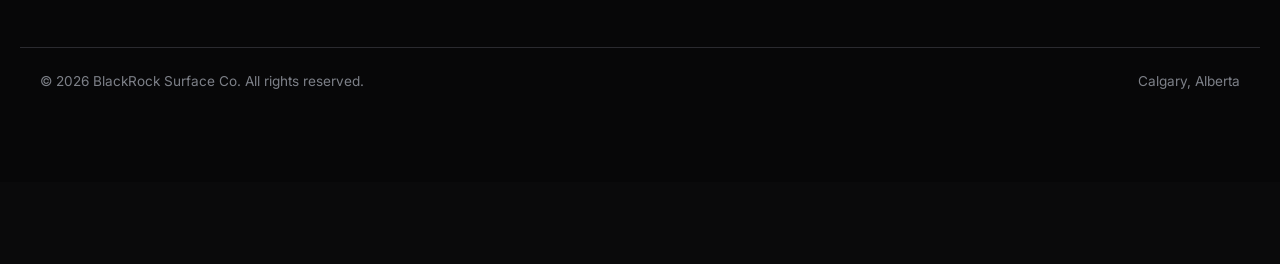
==== commit cf54d1dd: "Enlarge photos a notch Widen the page slightly, give photos more of each two-column row, and use a 3" ====
--- a/about.html
+++ b/about.html
@@ -13,7 +13,7 @@
 <link rel="preconnect" href="https://fonts.googleapis.com">
 <link rel="preconnect" href="https://fonts.gstatic.com" crossorigin>
 <link href="https://fonts.googleapis.com/css2?family=Oxanium:wght@500;600;700&family=Inter:wght@400;500;600&display=swap" rel="stylesheet">
-<link rel="stylesheet" href="styles.css?v=941a2efc">
+<link rel="stylesheet" href="styles.css?v=73e867b5">
 </head>
 <body>
 <header class="site-header">
--- a/styles.css
+++ b/styles.css
@@ -1,7 +1,7 @@
 :root{
   --bg:#0a0a0b; --bg2:#121214; --bg3:#18181b; --line:#2a2a2f;
   --text:#e9eaec; --muted:#a3a6ad; --steel:#cfd2d7; --steel2:#8d9199;
-  --radius:10px; --wrap:1160px;
+  --radius:10px; --wrap:1240px;
   --head:"Oxanium",system-ui,sans-serif; --body:"Inter",system-ui,sans-serif;
 }
 *{box-sizing:border-box}
@@ -374,3 +374,14 @@
 @media (max-width:360px){.header-call{font-size:.9rem}}
 
 .page-hero .btn{margin:8px 8px 0 0}
+
+/* larger photos */
+.card img,.rounded,.gallery img{aspect-ratio:3/2}
+.floor-row{grid-template-columns:1.2fr 1fr;gap:48px}
+.floor-row.flip{grid-template-columns:1fr 1.2fr}
+.split:has(> img.rounded),.split:has(> a > img.rounded),.split:has(> div > img.rounded){grid-template-columns:1fr 1.1fr;gap:48px}
+.gallery.three{gap:18px}
+@media (max-width:860px){
+  .floor-row,.floor-row.flip{grid-template-columns:1fr}
+  .split:has(> img.rounded),.split:has(> a > img.rounded),.split:has(> div > img.rounded){grid-template-columns:1fr}
+}
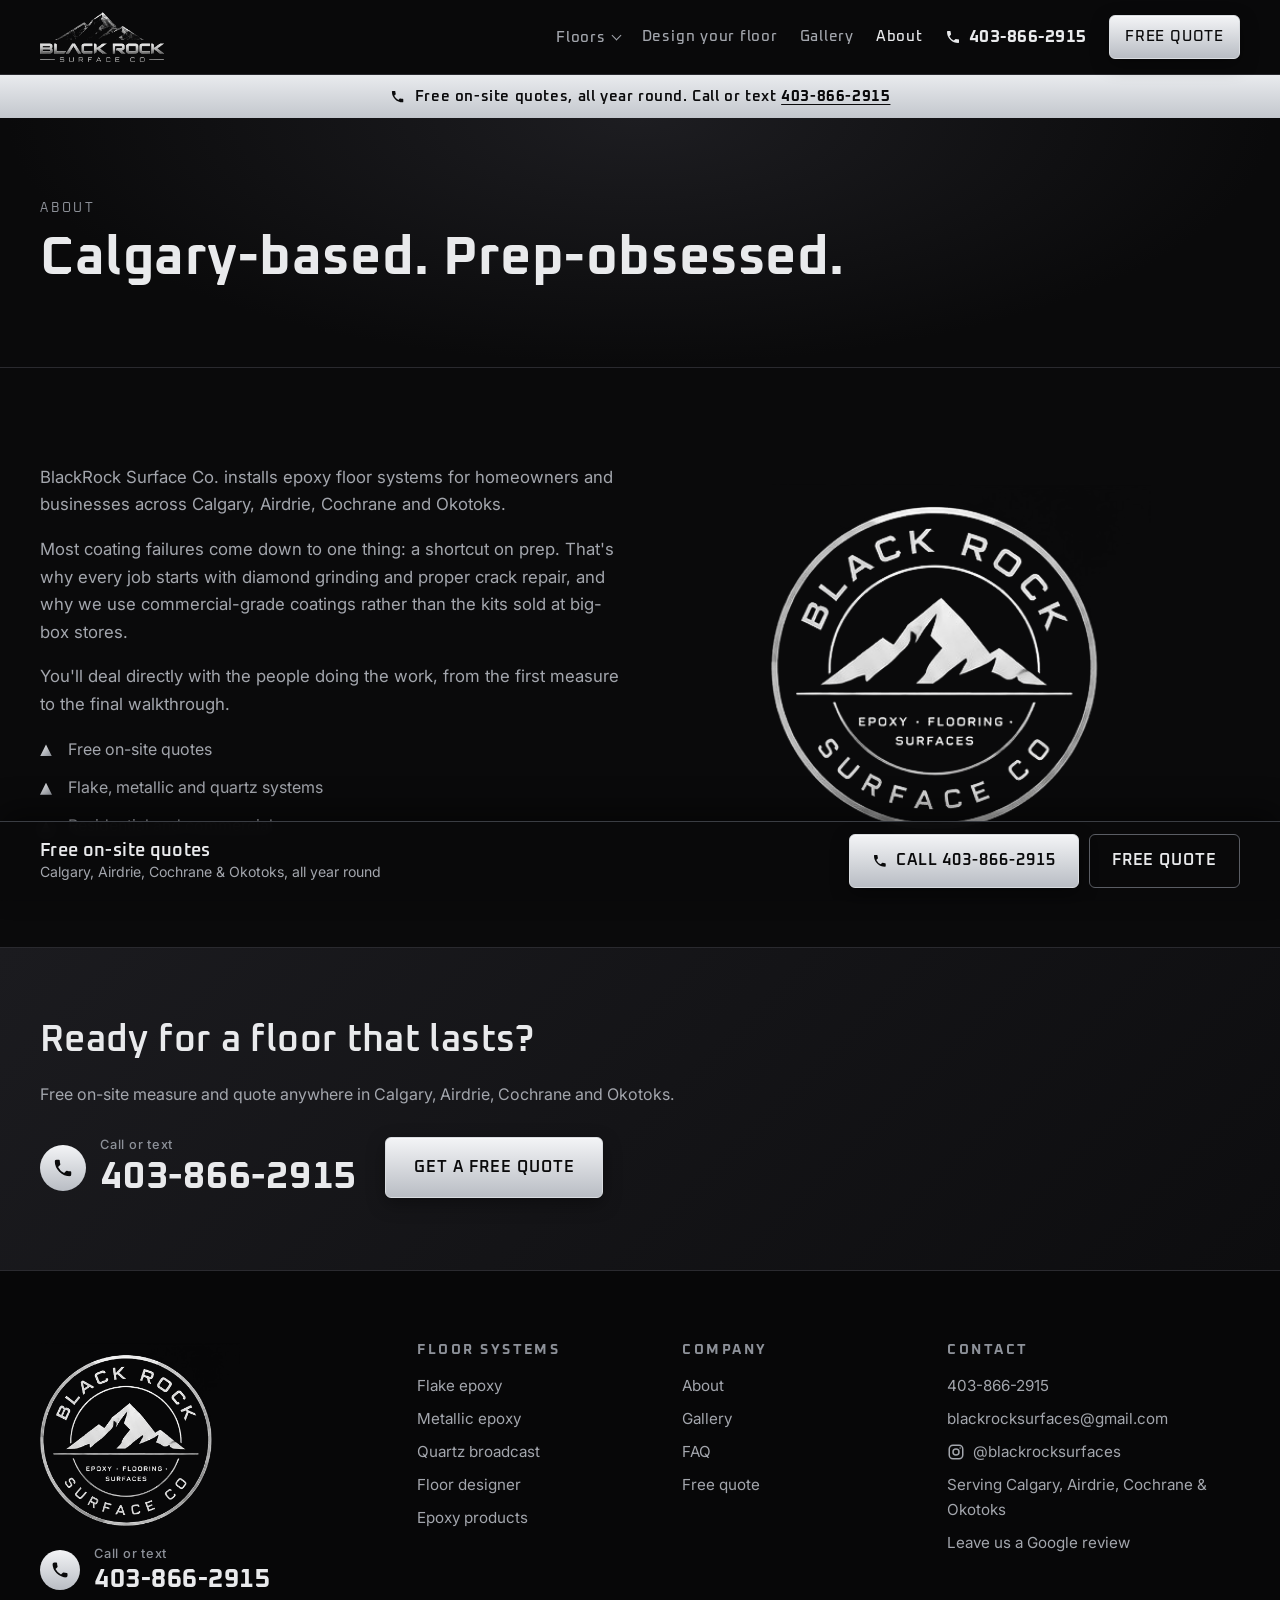
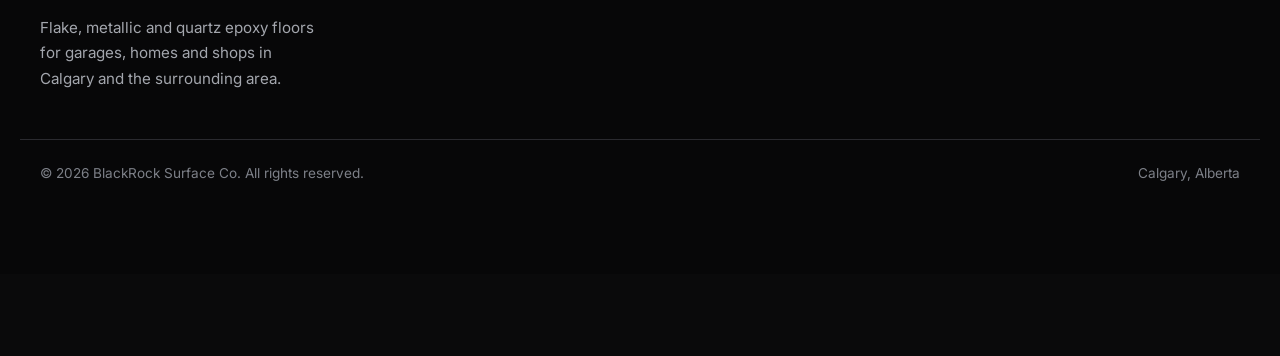
==== commit 7197809d: "Search and AI visibility: titles, canonical/OG tags, business and FAQ structured data, sitemap, llms" ====
--- a/about.html
+++ b/about.html
@@ -3,17 +3,24 @@
 <head>
 <meta charset="utf-8">
 <meta name="viewport" content="width=device-width, initial-scale=1">
-<title>About | BlackRock Surface Co.</title>
-<meta name="description" content="Calgary-based epoxy flooring contractor focused on proper prep.">
+<title>About BlackRock Surface Co. | Calgary Epoxy Flooring</title>
+<meta name="description" content="BlackRock Surface Co. is a Calgary epoxy flooring contractor installing flake, metallic and quartz floors for garages, basements and shops, with diamond-ground prep on every job.">
 <link rel="icon" type="image/png" href="img/favicon.png">
 <link rel="apple-touch-icon" href="img/apple-touch-icon.png">
-<meta property="og:title" content="About | BlackRock Surface Co.">
-<meta property="og:description" content="Calgary-based epoxy flooring contractor focused on proper prep.">
-<meta property="og:image" content="img/garage.jpg">
+<meta property="og:title" content="About BlackRock Surface Co. | Calgary Epoxy Flooring">
+<meta property="og:description" content="BlackRock Surface Co. is a Calgary epoxy flooring contractor installing flake, metallic and quartz floors for garages, basements and shops, with diamond-ground prep on every job.">
+<meta property="og:image" content="https://blackrocksurfaces-ai.github.io/blackrock-website/img/garage.jpg">
 <link rel="preconnect" href="https://fonts.googleapis.com">
 <link rel="preconnect" href="https://fonts.gstatic.com" crossorigin>
 <link href="https://fonts.googleapis.com/css2?family=Oxanium:wght@500;600;700&family=Inter:wght@400;500;600&display=swap" rel="stylesheet">
-<link rel="stylesheet" href="styles.css?v=73e867b5">
+<link rel="stylesheet" href="styles.css?v=90d6ccd4">
+<link rel="canonical" href="https://blackrocksurfaces-ai.github.io/blackrock-website/about.html">
+<meta property="og:url" content="https://blackrocksurfaces-ai.github.io/blackrock-website/about.html">
+<meta property="og:type" content="website">
+<meta property="og:site_name" content="BlackRock Surface Co.">
+<meta property="og:locale" content="en_CA">
+<meta name="twitter:card" content="summary_large_image">
+<script type="application/ld+json">{"@context":"https://schema.org","@type":"HomeAndConstructionBusiness","@id":"https://blackrocksurfaces-ai.github.io/blackrock-website/#business","name":"Blackrock Surface Co.","alternateName":"BlackRock Surface Co.","description":"Epoxy flooring contractor in Calgary, Alberta. Flake, metallic and quartz epoxy floor systems for garages, basements and commercial spaces, with diamond-ground prep and free on-site quotes. Working year-round.","url":"https://blackrocksurfaces-ai.github.io/blackrock-website/","telephone":"+1-403-866-2915","email":"blackrocksurfaces@gmail.com","logo":"https://blackrocksurfaces-ai.github.io/blackrock-website/img/logo-full.png","image":"https://blackrocksurfaces-ai.github.io/blackrock-website/img/garage.jpg","address":{"@type":"PostalAddress","addressLocality":"Calgary","addressRegion":"AB","addressCountry":"CA"},"areaServed":[{"@type":"City","name":"Calgary","containedInPlace":{"@type":"State","name":"Alberta"}},{"@type":"City","name":"Airdrie","containedInPlace":{"@type":"State","name":"Alberta"}},{"@type":"City","name":"Cochrane","containedInPlace":{"@type":"State","name":"Alberta"}},{"@type":"City","name":"Okotoks","containedInPlace":{"@type":"State","name":"Alberta"}}],"sameAs":["https://www.instagram.com/blackrocksurfaces/","https://www.google.com/maps/place/?q=place_id:ChIJURMcHKCC4WMRsTeoS94xOvo"],"knowsAbout":["Epoxy flooring","Flake epoxy garage floors","Metallic epoxy floors","Quartz broadcast floors","Concrete grinding and crack repair"],"hasOfferCatalog":{"@type":"OfferCatalog","name":"Epoxy floor systems","itemListElement":[{"@type":"Offer","itemOffered":{"@type":"Service","name":"Flake epoxy floors","url":"https://blackrocksurfaces-ai.github.io/blackrock-website/flake.html"}},{"@type":"Offer","itemOffered":{"@type":"Service","name":"Metallic epoxy floors","url":"https://blackrocksurfaces-ai.github.io/blackrock-website/metallic.html"}},{"@type":"Offer","itemOffered":{"@type":"Service","name":"Quartz broadcast epoxy floors","url":"https://blackrocksurfaces-ai.github.io/blackrock-website/quartz.html"}}]}}</script>
 </head>
 <body>
 <header class="site-header">
@@ -33,7 +40,7 @@
 <section class="section">
   <div class="wrap split">
     <div class="prose">
-      <p>BlackRock Surface Co. installs epoxy floor systems for homeowners and businesses across Calgary and the surrounding area.</p>
+      <p>BlackRock Surface Co. installs epoxy floor systems for homeowners and businesses across Calgary, Airdrie, Cochrane and Okotoks.</p>
       <p>Most coating failures come down to one thing: a shortcut on prep. That's why every job starts with diamond grinding and proper crack repair, and why we use commercial-grade coatings rather than the kits sold at big-box stores.</p>
       <p>You'll deal directly with the people doing the work, from the first measure to the final walkthrough.</p>
       <ul class="checks">
@@ -50,7 +57,7 @@
   <div class="wrap cta-inner">
     <div>
       <h2>Ready for a floor that lasts?</h2>
-      <p>Free on-site measure and quote anywhere in Calgary and area.</p>
+      <p>Free on-site measure and quote anywhere in Calgary, Airdrie, Cochrane and Okotoks.</p>
     </div>
     <div class="cta-call">
       <a class="big-phone" href="tel:+14038662915"><svg class="ico-phone" viewBox="0 0 24 24" aria-hidden="true" fill="currentColor"><path d="M6.6 10.8a15.1 15.1 0 0 0 6.6 6.6l2.2-2.2a1 1 0 0 1 1-.25c1.1.37 2.3.57 3.6.57a1 1 0 0 1 1 1V20a1 1 0 0 1-1 1A17 17 0 0 1 3 4a1 1 0 0 1 1-1h3.5a1 1 0 0 1 1 1c0 1.25.2 2.45.57 3.6a1 1 0 0 1-.25 1z"/></svg><span><small>Call or text</small>403-866-2915</span></a>
@@ -73,17 +80,17 @@
     </div>
     <div>
       <h4>Contact</h4>
-      <a href="tel:+14038662915">403-866-2915</a><a href="mailto:blackrocksurfaces@gmail.com">blackrocksurfaces@gmail.com</a><a class="ig-link" href="https://www.instagram.com/blackrocksurfaces/" target="_blank" rel="noopener"><svg class="ig" viewBox="0 0 24 24" width="18" height="18" aria-hidden="true" fill="none" stroke="currentColor" stroke-width="2"><rect x="3" y="3" width="18" height="18" rx="5"/><circle cx="12" cy="12" r="4"/><circle cx="17.5" cy="6.5" r="1" fill="currentColor" stroke="none"/></svg>@blackrocksurfaces</a><span>Calgary &amp; surrounding area</span>
+      <a href="tel:+14038662915">403-866-2915</a><a href="mailto:blackrocksurfaces@gmail.com">blackrocksurfaces@gmail.com</a><a class="ig-link" href="https://www.instagram.com/blackrocksurfaces/" target="_blank" rel="noopener"><svg class="ig" viewBox="0 0 24 24" width="18" height="18" aria-hidden="true" fill="none" stroke="currentColor" stroke-width="2"><rect x="3" y="3" width="18" height="18" rx="5"/><circle cx="12" cy="12" r="4"/><circle cx="17.5" cy="6.5" r="1" fill="currentColor" stroke="none"/></svg>@blackrocksurfaces</a><span>Serving Calgary, Airdrie, Cochrane &amp; Okotoks</span><a href="https://g.page/r/CbE3qEveMTr6EBM/review" target="_blank" rel="noopener">Leave us a Google review</a>
     </div>
   </div>
   <div class="wrap legal"><div>&copy; <span id="yr"></span> BlackRock Surface Co. All rights reserved.</div><div>Calgary, Alberta</div></div>
 </footer>
 <div class="action-bar" role="region" aria-label="Call or get a free quote">
   <div class="wrap">
-    <p>Free on-site quotes<span>Calgary and area, all year round</span></p>
+    <p>Free on-site quotes<span>Calgary, Airdrie, Cochrane &amp; Okotoks, all year round</span></p>
     <div class="acts"><a class="btn btn-call" href="tel:+14038662915"><svg class="ico-phone" viewBox="0 0 24 24" aria-hidden="true" fill="currentColor"><path d="M6.6 10.8a15.1 15.1 0 0 0 6.6 6.6l2.2-2.2a1 1 0 0 1 1-.25c1.1.37 2.3.57 3.6.57a1 1 0 0 1 1 1V20a1 1 0 0 1-1 1A17 17 0 0 1 3 4a1 1 0 0 1 1-1h3.5a1 1 0 0 1 1 1c0 1.25.2 2.45.57 3.6a1 1 0 0 1-.25 1z"/></svg><span class="lbl-long">Call 403-866-2915</span><span class="lbl-short">Call now</span></a><a class="btn btn-ghost btn-quote" href="contact.html">Free quote</a></div>
   </div>
 </div>
-<script src="site.js?v=ac1b5864"></script>
+<script src="site.js?v=781619b3"></script>
 </body>
 </html>
--- a/styles.css
+++ b/styles.css
@@ -385,3 +385,20 @@
   .floor-row,.floor-row.flip{grid-template-columns:1fr}
   .split:has(> img.rounded),.split:has(> a > img.rounded),.split:has(> div > img.rounded){grid-template-columns:1fr}
 }
+/* text-us-photos card beside the quote form */
+.quote-side{display:flex;flex-direction:column;gap:20px;min-width:0}
+.photo-card{background:var(--bg3);border:1px solid #5a5d64;border-radius:var(--radius);padding:24px 26px;display:flex;flex-direction:column;gap:10px}
+.photo-head{display:flex;align-items:center;gap:12px}
+.photo-head h3{margin:0;font-size:1.2rem}
+.photo-card .cam{flex:none;color:var(--steel)}
+.photo-card p{margin:0;color:var(--muted)}
+.photo-actions{display:flex;flex-wrap:wrap;gap:10px;margin-top:6px}
+.photo-card .photo-num strong{color:var(--text);font-family:var(--head);letter-spacing:.03em}
+.photo-card .photo-addr{overflow-wrap:anywhere}
+.photo-card .photo-alt{font-size:.88rem}
+.photo-card .photo-alt a{color:var(--text);overflow-wrap:anywhere}
+@media (max-width:640px){.photo-actions .btn{flex:1 1 140px;text-align:center}}
+.photo-card .photo-msg{background:rgba(255,255,255,.06);border:1px solid var(--line);border-radius:8px;padding:10px 12px;font-size:.92rem;color:var(--text)}
+.photo-card .photo-msg a{color:var(--text);overflow-wrap:anywhere}
+.reviews-head .review-cta{color:var(--muted);font-size:.9rem;text-decoration:underline;text-underline-offset:3px}
+.reviews-head .review-cta:hover{color:var(--text)}
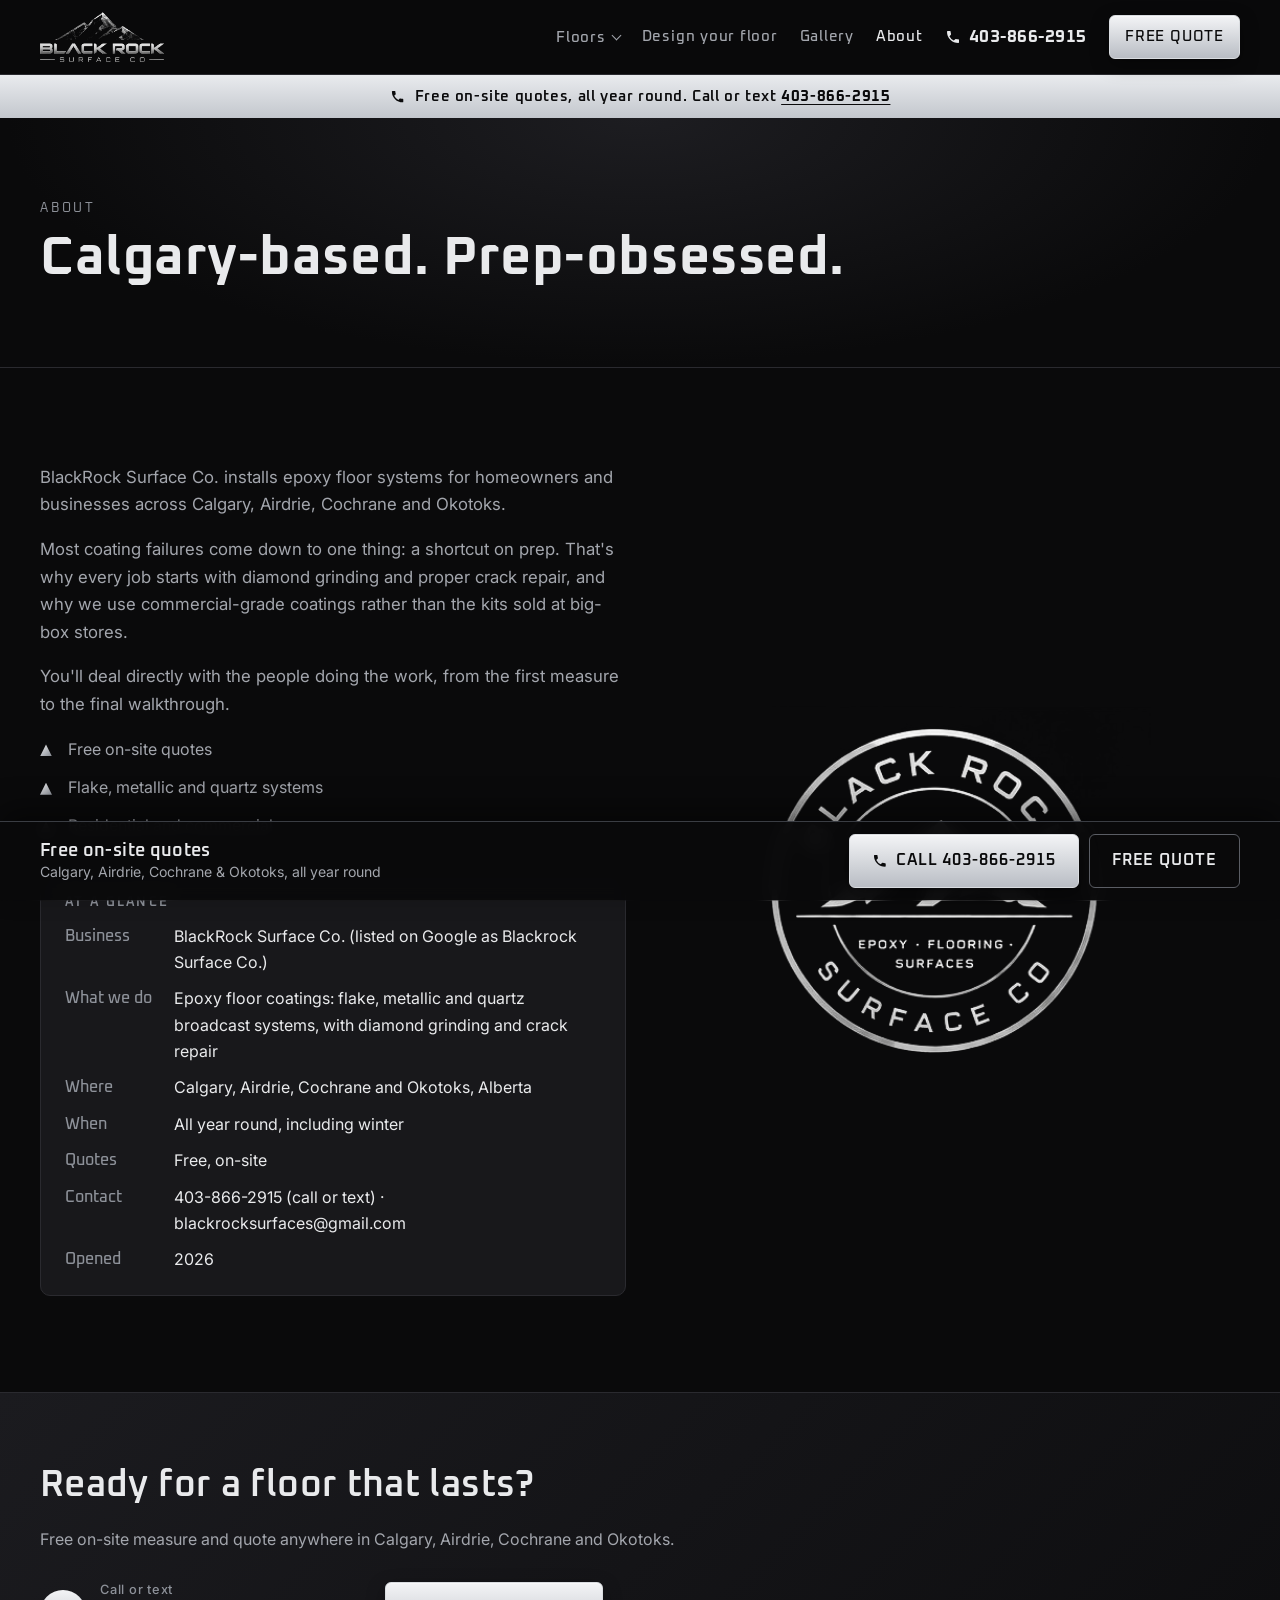
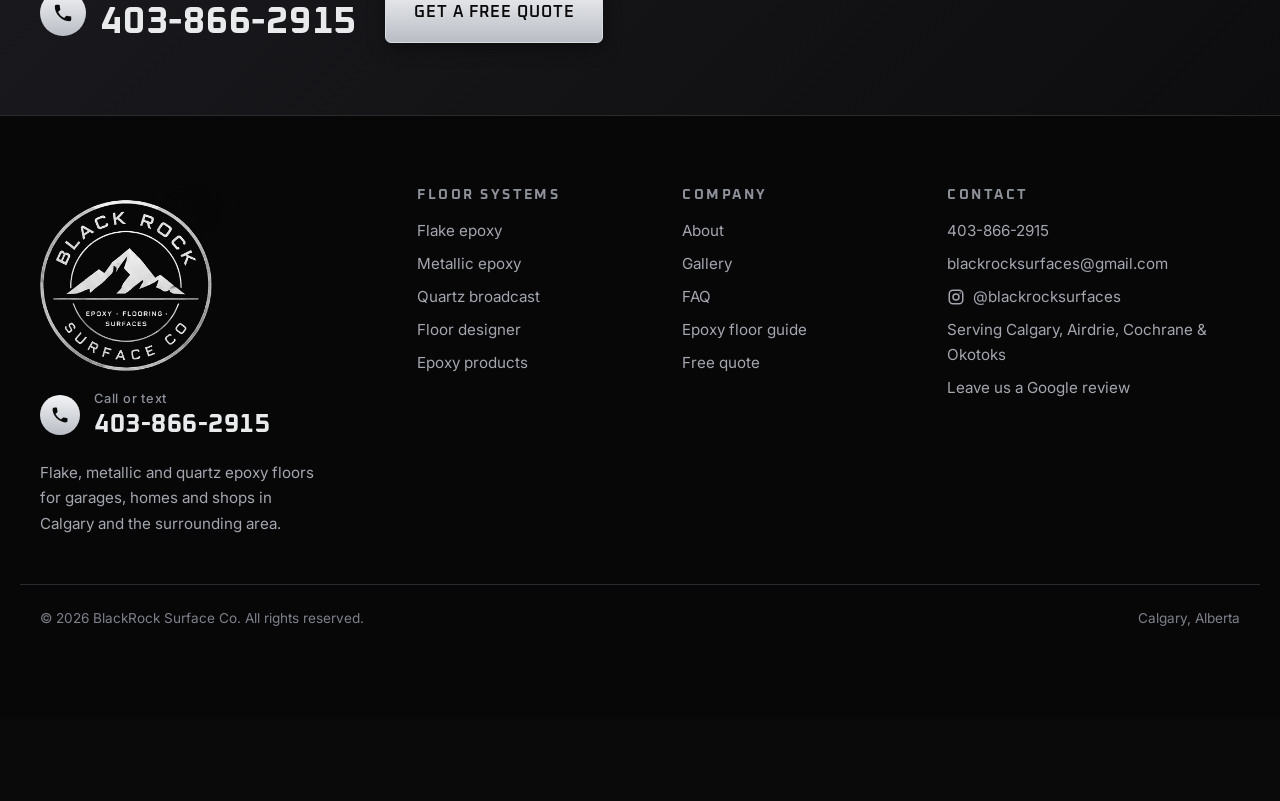
==== commit 20549760: "Add Calgary epoxy floor guide page and 'At a glance' business facts Co-Authored-By: Claude Opus 5.5 " ====
--- a/about.html
+++ b/about.html
@@ -13,7 +13,7 @@
 <link rel="preconnect" href="https://fonts.googleapis.com">
 <link rel="preconnect" href="https://fonts.gstatic.com" crossorigin>
 <link href="https://fonts.googleapis.com/css2?family=Oxanium:wght@500;600;700&family=Inter:wght@400;500;600&display=swap" rel="stylesheet">
-<link rel="stylesheet" href="styles.css?v=90d6ccd4">
+<link rel="stylesheet" href="styles.css?v=7fdf046c">
 <link rel="canonical" href="https://blackrocksurfaces-ai.github.io/blackrock-website/about.html">
 <meta property="og:url" content="https://blackrocksurfaces-ai.github.io/blackrock-website/about.html">
 <meta property="og:type" content="website">
@@ -48,6 +48,18 @@
         <li>Flake, metallic and quartz systems</li>
         <li>Residential and commercial</li>
       </ul>
+      <div class="glance">
+        <h2>At a glance</h2>
+        <dl>
+          <dt>Business</dt><dd>BlackRock Surface Co. (listed on Google as Blackrock Surface Co.)</dd>
+          <dt>What we do</dt><dd>Epoxy floor coatings: flake, metallic and quartz broadcast systems, with diamond grinding and crack repair</dd>
+          <dt>Where</dt><dd>Calgary, Airdrie, Cochrane and Okotoks, Alberta</dd>
+          <dt>When</dt><dd>All year round, including winter</dd>
+          <dt>Quotes</dt><dd>Free, on-site</dd>
+          <dt>Contact</dt><dd>403-866-2915 (call or text) · blackrocksurfaces@gmail.com</dd>
+          <dt>Opened</dt><dd>2026</dd>
+        </dl>
+      </div>
     </div>
     <img class="badge-big" src="img/logo-badge.png" alt="Black Rock Surface Co badge">
   </div>
@@ -76,7 +88,7 @@
     </div>
     <div>
       <h4>Company</h4>
-      <a href="about.html">About</a><a href="gallery.html">Gallery</a><a href="faq.html">FAQ</a><a href="contact.html">Free quote</a>
+      <a href="about.html">About</a><a href="gallery.html">Gallery</a><a href="faq.html">FAQ</a><a href="guide.html">Epoxy floor guide</a><a href="contact.html">Free quote</a>
     </div>
     <div>
       <h4>Contact</h4>
--- a/styles.css
+++ b/styles.css
@@ -402,3 +402,18 @@
 .photo-card .photo-msg a{color:var(--text);overflow-wrap:anywhere}
 .reviews-head .review-cta{color:var(--muted);font-size:.9rem;text-decoration:underline;text-underline-offset:3px}
 .reviews-head .review-cta:hover{color:var(--text)}
+/* epoxy floor guide */
+.prose-guide>*{max-width:820px}
+.prose-guide h2{font-size:1.45rem;margin:46px 0 14px}
+.prose-guide h2:first-child{margin-top:0}
+.prose-guide p{color:var(--muted);font-size:1.05rem;line-height:1.7;margin:0 0 14px}
+.prose-guide p a{color:var(--text);text-decoration:underline;text-underline-offset:3px}
+.prose-guide .table-scroll{margin:6px 0 16px}
+.guide .prose-guide td:first-child{width:auto;white-space:nowrap}
+/* about: at a glance */
+.glance{margin:34px 0 0;background:var(--bg3);border:1px solid var(--line);border-radius:var(--radius);padding:22px 24px}
+.glance h2{font-size:.8rem;letter-spacing:.18em;text-transform:uppercase;color:var(--steel2);margin:0 0 12px}
+.glance dl{display:grid;grid-template-columns:max-content minmax(0,1fr);gap:10px 22px;margin:0}
+.glance dt{color:var(--steel2);font-family:var(--head);font-weight:500}
+.glance dd{margin:0;color:var(--text);overflow-wrap:anywhere}
+@media (max-width:520px){.glance dl{grid-template-columns:1fr;gap:2px}.glance dd{margin-bottom:10px}}
